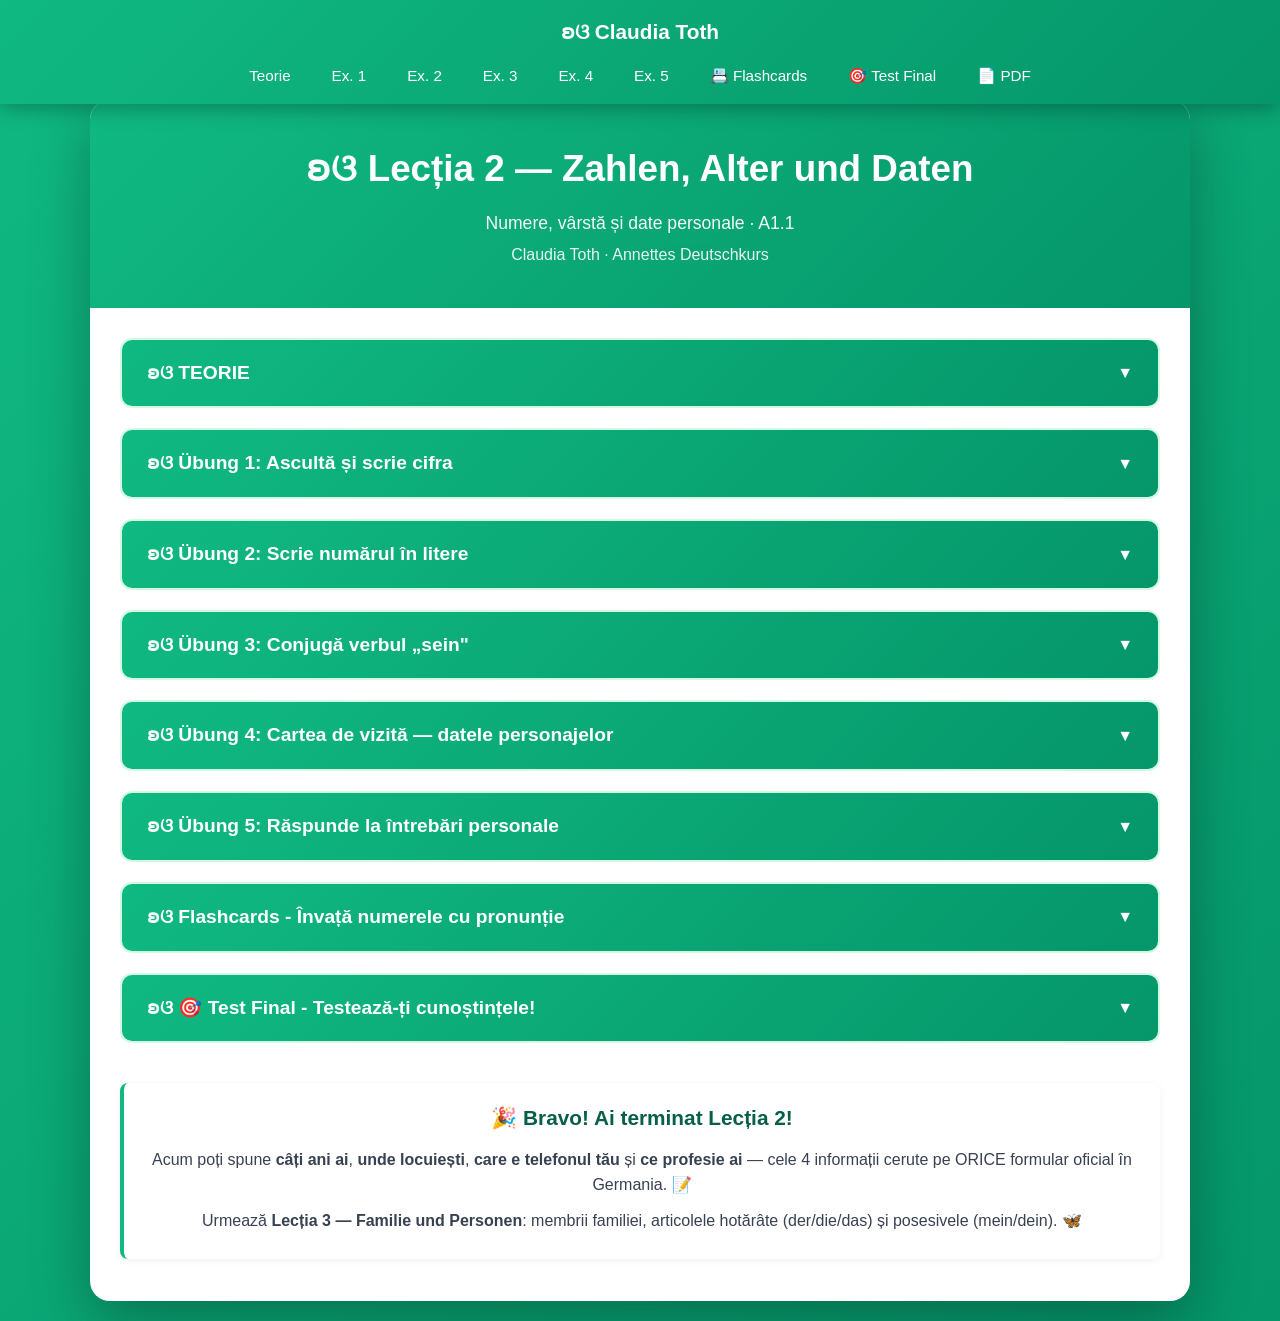
==== index.html @ c5d3c379 "A1.1 Lectia 2 — Zahlen, Alter und Daten Numere 0-100 cu regula inversarii + verbul sein conjugat com" ====
<!DOCTYPE html>
<html lang="ro">
<head>
    <meta charset="UTF-8">
    <meta name="robots" content="noindex, nofollow">
    <meta name="viewport" content="width=device-width, initial-scale=1.0">
    <title>Lecția 2 — Zahlen, Alter und Daten · A1.1 · Annettes Deutschkurs</title>
    <meta property="og:title" content="A1.1 Lecția 2 — Zahlen, Alter und Daten · Annettes Deutschkurs">
    <meta property="og:description" content="Numere 0-1000, vârstă, telefon, adresă, profesie + verbul sein · Claudia Toth">
    <meta property="og:type" content="website">
    <meta property="og:locale" content="ro_RO">
    <meta name="description" content="A1.1 Lecția 2: Numere, vârstă, date personale + verbul sein · Claudia Toth">
    <link rel="stylesheet" href="styles.css">
</head>
<body>
    <nav class="navbar">
        <a href="#top" class="navbar-logo">ʚଓ Claudia Toth</a>
        <ul class="navbar-menu">
            <li><a href="#teorie" onclick="openSection(0)">Teorie</a></li>
            <li><a href="#ex1" onclick="openSection(1)">Ex. 1</a></li>
            <li><a href="#ex2" onclick="openSection(2)">Ex. 2</a></li>
            <li><a href="#ex3" onclick="openSection(3)">Ex. 3</a></li>
            <li><a href="#ex4" onclick="openSection(4)">Ex. 4</a></li>
            <li><a href="#ex5" onclick="openSection(5)">Ex. 5</a></li>
            <li><a href="#flashcards" onclick="openSection(6)">📇 Flashcards</a></li>
            <li><a href="#final-test" onclick="openSection(7)">🎯 Test Final</a></li>
            <li><a href="zahlen-daten.pdf" download>📄 PDF</a></li>
        </ul>
    </nav>

    <div class="container" id="top">
        <div class="header">
            <h1>ʚଓ Lecția 2 — Zahlen, Alter und Daten</h1>
            <p class="subtitle">Numere, vârstă și date personale · A1.1</p>
            <p>Claudia Toth · Annettes Deutschkurs</p>
        </div>

        <div class="content">
            <div class="section" id="teorie">
                <div class="section-header" onclick="toggleMainSection(0)">
                    <h3>ʚଓ TEORIE</h3>
                    <span class="arrow">▼</span>
                </div>
                <div class="section-content" id="main-section-0">
                    <div id="theory-container"></div>
                </div>
            </div>

            <div class="section" id="ex1">
                <div class="section-header" onclick="toggleMainSection(1)">
                    <h3>ʚଓ Übung 1: Ascultă și scrie cifra</h3>
                    <span class="arrow">▼</span>
                </div>
                <div class="section-content" id="main-section-1">
                    <div id="ex1-container"></div>
                    <div class="btn-container">
                        <button class="btn btn-check" onclick="checkExercise(1)">✓ Verifica</button>
                        <button class="btn btn-reset" onclick="resetExercise(1)">↻ Reseteaza</button>
                    </div>
                    <div class="score" id="score-1"></div>
                </div>
            </div>

            <div class="section" id="ex2">
                <div class="section-header" onclick="toggleMainSection(2)">
                    <h3>ʚଓ Übung 2: Scrie numărul în litere</h3>
                    <span class="arrow">▼</span>
                </div>
                <div class="section-content" id="main-section-2">
                    <div id="ex2-container"></div>
                    <div class="btn-container">
                        <button class="btn btn-check" onclick="checkExercise(2)">✓ Verifica</button>
                        <button class="btn btn-reset" onclick="resetExercise(2)">↻ Reseteaza</button>
                    </div>
                    <div class="score" id="score-2"></div>
                </div>
            </div>

            <div class="section" id="ex3">
                <div class="section-header" onclick="toggleMainSection(3)">
                    <h3>ʚଓ Übung 3: Conjugă verbul „sein"</h3>
                    <span class="arrow">▼</span>
                </div>
                <div class="section-content" id="main-section-3">
                    <div id="ex3-container"></div>
                    <div class="btn-container">
                        <button class="btn btn-check" onclick="checkExercise(3)">✓ Verifica</button>
                        <button class="btn btn-reset" onclick="resetExercise(3)">↻ Reseteaza</button>
                    </div>
                    <div class="score" id="score-3"></div>
                </div>
            </div>

            <div class="section" id="ex4">
                <div class="section-header" onclick="toggleMainSection(4)">
                    <h3>ʚଓ Übung 4: Cartea de vizită — datele personajelor</h3>
                    <span class="arrow">▼</span>
                </div>
                <div class="section-content" id="main-section-4">
                    <div id="ex4-container"></div>
                    <div class="btn-container">
                        <button class="btn btn-check" onclick="checkExercise(4)">✓ Verifica</button>
                        <button class="btn btn-reset" onclick="resetExercise(4)">↻ Reseteaza</button>
                    </div>
                    <div class="score" id="score-4"></div>
                </div>
            </div>

            <div class="section" id="ex5">
                <div class="section-header" onclick="toggleMainSection(5)">
                    <h3>ʚଓ Übung 5: Răspunde la întrebări personale</h3>
                    <span class="arrow">▼</span>
                </div>
                <div class="section-content" id="main-section-5">
                    <div id="ex5-container"></div>
                    <div class="btn-container">
                        <button class="btn btn-check" onclick="checkExercise(5)">✓ Verifica</button>
                        <button class="btn btn-reset" onclick="resetExercise(5)">↻ Reseteaza</button>
                    </div>
                    <div class="score" id="score-5"></div>
                </div>
            </div>

            <div class="section" id="flashcards">
                <div class="section-header" onclick="toggleMainSection(6)">
                    <h3>ʚଓ Flashcards - Învață numerele cu pronunție</h3>
                    <span class="arrow">▼</span>
                </div>
                <div class="section-content" id="main-section-6">
                    <div id="flashcards-container"></div>
                </div>
            </div>

            <div class="section" id="final-test">
                <div class="section-header" onclick="toggleMainSection(7)">
                    <h3>ʚଓ 🎯 Test Final - Testează-ți cunoștințele!</h3>
                    <span class="arrow">▼</span>
                </div>
                <div class="section-content" id="main-section-7">
                    <div id="final-test-container"></div>
                </div>
            </div>

            <div class="theory-box" style="text-align: center; margin-top: 40px;">
                <p style="font-size: 1.3rem; font-weight: bold; color: #065f46;">🎉 Bravo! Ai terminat Lecția 2!</p>
                <p style="margin-top: 12px;">Acum poți spune <strong>câți ani ai</strong>, <strong>unde locuiești</strong>, <strong>care e telefonul tău</strong> și <strong>ce profesie ai</strong> — cele 4 informații cerute pe ORICE formular oficial în Germania. 📝</p>
                <p style="margin-top: 10px;">Urmează <strong>Lecția 3 — Familie und Personen</strong>: membrii familiei, articolele hotărâte (der/die/das) și posesivele (mein/dein). 🦋</p>
            </div>
        </div>
    </div>

    <script src="theory.js"></script>
    <script src="exercises.js"></script>
    <script src="flashcards.js"></script>
    <script src="final-test.js"></script>
    <script src="main.js"></script>
</body>
</html>
---- styles.css ----
/* ============================================
   CLAUDIA TOTH - NOMEN-VERB-VERBINDUNGEN
   Design verde profesional · Mobile responsive
   ============================================ */

* {
    margin: 0;
    padding: 0;
    box-sizing: border-box;
}

body {
    font-family: 'Segoe UI', Tahoma, Geneva, Verdana, sans-serif;
    background: linear-gradient(135deg, #10b981 0%, #059669 100%);
    line-height: 1.6;
    padding: 0;
    padding-top: 80px;
    min-height: 100vh;
    color: #374151;
}

/* ============================================
   NAVIGATION BAR
   ============================================ */
.navbar {
    position: fixed;
    top: 0;
    left: 0;
    right: 0;
    background: linear-gradient(135deg, #10b981 0%, #059669 100%);
    padding: 15px 30px;
    box-shadow: 0 4px 20px rgba(0,0,0,0.3);
    z-index: 1000;
    display: flex;
    flex-direction: column;
    gap: 15px;
    align-items: center;
    justify-content: center;
}

.navbar-logo {
    color: white;
    font-size: 1.3rem;
    font-weight: bold;
    text-decoration: none;
}

.navbar-menu {
    display: flex;
    gap: 5px;
    list-style: none;
    align-items: center;
    flex-wrap: wrap;
    justify-content: center;
}

.navbar-menu a {
    color: white;
    text-decoration: none;
    padding: 10px 18px;
    border-radius: 8px;
    transition: all 0.3s;
    font-size: 0.95rem;
    font-weight: 500;
}

.navbar-menu a:hover {
    background: rgba(255,255,255,0.2);
    transform: translateY(-2px);
}

/* ============================================
   CONTAINER PRINCIPAL
   ============================================ */
.container {
    max-width: 1100px;
    margin: 20px auto;
    background: white;
    border-radius: 20px;
    box-shadow: 0 20px 60px rgba(0,0,0,0.3);
    overflow: hidden;
}

.header {
    background: linear-gradient(135deg, #10b981 0%, #059669 100%);
    color: white;
    padding: 40px 30px;
    text-align: center;
}

.header h1 {
    font-size: 2.3rem;
    margin-bottom: 10px;
}

.header .subtitle {
    font-size: 1.1rem;
    opacity: 0.95;
    margin-bottom: 5px;
}

.header p {
    font-size: 1rem;
    opacity: 0.9;
}

.content {
    padding: 30px;
}

/* ============================================
   SECȚIUNI (Teorie + Exerciții)
   ============================================ */
.section {
    margin-bottom: 20px;
    scroll-margin-top: 100px;
    border-radius: 12px;
    overflow: hidden;
    border: 2px solid #d1fae5;
}

.section-header {
    background: linear-gradient(135deg, #10b981 0%, #059669 100%);
    color: white;
    padding: 18px 25px;
    cursor: pointer;
    display: flex;
    justify-content: space-between;
    align-items: center;
    transition: all 0.3s;
}

.section-header:hover {
    background: linear-gradient(135deg, #059669 0%, #047857 100%);
}

.section-header h3 {
    font-size: 1.2rem;
}

.arrow {
    transition: transform 0.3s;
    font-size: 1rem;
}

.arrow.rotated {
    transform: rotate(180deg);
}

.section-content {
    display: none;
    padding: 25px;
    background: #f0fdf4;
}

.section-content.active {
    display: block;
    animation: fadeIn 0.4s ease-in-out;
}

@keyframes fadeIn {
    from { opacity: 0; transform: translateY(-5px); }
    to { opacity: 1; transform: translateY(0); }
}

/* ============================================
   SUB-SECȚIUNI (în Teorie)
   ============================================ */
.sub-section {
    margin-bottom: 12px;
    border-radius: 10px;
    overflow: hidden;
    border: 1px solid #a7f3d0;
    background: white;
}

.sub-section-header {
    background: #d1fae5;
    color: #065f46;
    padding: 12px 18px;
    cursor: pointer;
    display: flex;
    justify-content: space-between;
    align-items: center;
    font-weight: 600;
    transition: background 0.3s;
    gap: 10px;
}

.sub-section-header > span:first-child {
    flex: 1;
}

.sub-section-header:hover {
    background: #a7f3d0;
}

/* ============================================
   AUDIO PLAYER (Play / Stop la fiecare subtitlu)
   ============================================ */
.audio-player {
    display: flex;
    align-items: center;
}

.audio-btn {
    background: #10b981;
    color: white;
    border: none;
    width: 36px;
    height: 36px;
    border-radius: 50%;
    cursor: pointer;
    font-size: 0.9rem;
    transition: all 0.3s;
    display: flex;
    align-items: center;
    justify-content: center;
    padding: 0;
    box-shadow: 0 2px 6px rgba(16, 185, 129, 0.3);
}

.audio-btn:hover {
    background: #059669;
    transform: scale(1.1);
    box-shadow: 0 4px 10px rgba(16, 185, 129, 0.5);
}

.audio-btn:active {
    transform: scale(0.95);
}

.lesson-audio {
    display: flex;
    align-items: center;
    gap: 12px;
    margin-bottom: 18px;
    padding: 10px 14px;
    background: #f0fdf4;
    border-left: 4px solid #10b981;
    border-radius: 6px;
}

.lesson-audio-label {
    color: #065f46;
    font-weight: 600;
    font-size: 0.95rem;
}

.sub-arrow {
    transition: transform 0.3s;
}

.sub-arrow.rotated {
    transform: rotate(180deg);
}

.sub-section-content {
    display: none;
    padding: 18px;
    background: white;
}

.sub-section-content.active {
    display: block;
}

/* ============================================
   THEORY BOX
   ============================================ */
.theory-box {
    background: white;
    border-left: 4px solid #10b981;
    padding: 18px 22px;
    margin: 12px 0;
    border-radius: 8px;
    box-shadow: 0 2px 8px rgba(0,0,0,0.05);
}

.theory-box h4 {
    color: #065f46;
    margin-bottom: 10px;
    font-size: 1.1rem;
}

.theory-box p {
    margin-bottom: 8px;
}

.theory-box ul {
    margin-left: 20px;
    margin-top: 8px;
}

.theory-box li {
    margin-bottom: 6px;
}

/* Exemple în context */
.example-box {
    background: #ecfdf5;
    border: 1px dashed #10b981;
    padding: 12px 16px;
    border-radius: 8px;
    margin: 10px 0;
    font-style: italic;
}

.example-box .de {
    color: #065f46;
    font-weight: 600;
    font-style: normal;
}

.example-box .ro {
    color: #6b7280;
    font-size: 0.95rem;
    margin-top: 4px;
}

/* Tabele teorie */
.theory-table {
    width: 100%;
    border-collapse: collapse;
    margin: 12px 0;
    background: white;
    border-radius: 8px;
    overflow: hidden;
    box-shadow: 0 2px 6px rgba(0,0,0,0.05);
}

.theory-table th {
    background: #10b981;
    color: white;
    padding: 12px;
    text-align: left;
    font-weight: 600;
}

.theory-table td {
    padding: 10px 12px;
    border-bottom: 1px solid #d1fae5;
}

.theory-table tr:last-child td {
    border-bottom: none;
}

.theory-table tr:nth-child(even) {
    background: #f0fdf4;
}

.theory-table .verb {
    color: #059669;
    font-weight: bold;
}

.theory-table .nomen {
    color: #065f46;
    font-weight: 600;
}

.theory-table .ro-text {
    color: #6b7280;
    font-style: italic;
    font-size: 0.95rem;
}

/* ============================================
   EXERCIȚII
   ============================================ */
.exercise-instruction {
    background: #fffbeb;
    border-left: 4px solid #f59e0b;
    padding: 12px 18px;
    margin-bottom: 18px;
    border-radius: 8px;
    color: #78350f;
}

.exercise-item {
    background: white;
    padding: 15px 18px;
    margin-bottom: 12px;
    border-radius: 10px;
    display: flex;
    align-items: flex-start;
    gap: 12px;
    flex-wrap: wrap;
    box-shadow: 0 2px 6px rgba(0,0,0,0.05);
}

.exercise-number {
    background: #10b981;
    color: white;
    width: 30px;
    height: 30px;
    border-radius: 50%;
    display: flex;
    align-items: center;
    justify-content: center;
    font-weight: bold;
    flex-shrink: 0;
    font-size: 0.9rem;
}

.input-group {
    flex: 1;
    min-width: 200px;
    display: flex;
    flex-direction: column;
    gap: 6px;
}

.input-group label {
    color: #374151;
    font-size: 1rem;
    line-height: 1.5;
}

.input-group .nomen-highlight {
    color: #065f46;
    font-weight: bold;
    background: #d1fae5;
    padding: 2px 8px;
    border-radius: 5px;
}

.input-group input[type="text"],
.input-group select {
    padding: 10px 14px;
    border: 2px solid #d1fae5;
    border-radius: 8px;
    font-size: 1rem;
    font-family: inherit;
    transition: all 0.3s;
    background: white;
}

.input-group input[type="text"]:focus,
.input-group select:focus {
    outline: none;
    border-color: #10b981;
    box-shadow: 0 0 0 3px rgba(16, 185, 129, 0.15);
}

/* Multiple choice */
.mc-options {
    display: flex;
    flex-direction: column;
    gap: 8px;
    margin-top: 8px;
}

.mc-option {
    display: flex;
    align-items: center;
    gap: 10px;
    padding: 8px 12px;
    border-radius: 8px;
    transition: background 0.2s;
    cursor: pointer;
}

.mc-option:hover {
    background: #f0fdf4;
}

.mc-option input[type="radio"] {
    cursor: pointer;
    width: 18px;
    height: 18px;
    accent-color: #10b981;
}

.mc-option label {
    cursor: pointer;
    flex: 1;
}

/* Feedback */
.feedback {
    width: 100%;
    margin-top: 8px;
    padding: 0;
    font-size: 0.95rem;
    border-radius: 6px;
    transition: all 0.3s;
}

.feedback.correct {
    background: #d1fae5;
    color: #065f46;
    padding: 10px 14px;
    border-left: 3px solid #10b981;
}

.feedback.incorrect {
    background: #fee2e2;
    color: #991b1b;
    padding: 10px 14px;
    border-left: 3px solid #ef4444;
}

.feedback.correct::before {
    content: "✓ Richtig! ";
    font-weight: bold;
}

.feedback.incorrect::before {
    content: "✗ Falsch. ";
    font-weight: bold;
}

/* ============================================
   BUTOANE
   ============================================ */
.btn-container {
    display: flex;
    gap: 15px;
    justify-content: center;
    margin: 30px 0;
    flex-wrap: wrap;
}

.btn {
    padding: 14px 32px;
    border: none;
    border-radius: 10px;
    font-size: 1rem;
    font-weight: 600;
    cursor: pointer;
    transition: all 0.3s;
    font-family: inherit;
}

.btn-check {
    background: linear-gradient(135deg, #10b981 0%, #059669 100%);
    color: white;
}

.btn-check:hover {
    transform: translateY(-2px);
    box-shadow: 0 8px 20px rgba(16, 185, 129, 0.4);
}

.btn-reset {
    background: #6b7280;
    color: white;
}

.btn-reset:hover {
    background: #4b5563;
    transform: translateY(-2px);
    box-shadow: 0 8px 20px rgba(107, 114, 128, 0.4);
}

/* ============================================
   SCOR
   ============================================ */
.score {
    display: none;
    background: linear-gradient(135deg, #10b981 0%, #059669 100%);
    color: white;
    padding: 25px;
    border-radius: 12px;
    text-align: center;
    margin: 20px 0;
    scroll-margin-top: 100px;
}

.score.show {
    display: block;
    animation: fadeIn 0.5s;
}

.score-value {
    font-size: 2rem;
    font-weight: bold;
    margin-bottom: 10px;
}

.score-message {
    font-size: 1.1rem;
}

/* ============================================
   FLASHCARDS
   ============================================ */
.flashcard-counter {
    text-align: center;
    margin-bottom: 15px;
    color: #065f46;
    font-weight: 600;
}

.flashcard {
    background: white;
    border-radius: 16px;
    padding: 50px 30px;
    min-height: 220px;
    display: flex;
    align-items: center;
    justify-content: center;
    text-align: center;
    cursor: pointer;
    box-shadow: 0 4px 15px rgba(0,0,0,0.1);
    transition: transform 0.3s;
    position: relative;
    border: 3px solid #10b981;
}

.flashcard:hover {
    transform: scale(1.02);
}

.flashcard-content {
    width: 100%;
}

.flashcard .de {
    font-size: 1.8rem;
    color: #065f46;
    font-weight: bold;
    margin-bottom: 10px;
}

.flashcard .ro {
    font-size: 1.2rem;
    color: #6b7280;
    font-style: italic;
    display: none;
}

.flashcard.flipped .ro {
    display: block;
    animation: fadeIn 0.3s;
}

.flashcard-hint {
    position: absolute;
    bottom: 12px;
    left: 0;
    right: 0;
    color: #9ca3af;
    font-size: 0.85rem;
}

.flashcard-audio-btn {
    position: absolute;
    top: 15px;
    right: 15px;
    background: #10b981;
    color: white;
    border: none;
    width: 40px;
    height: 40px;
    border-radius: 50%;
    font-size: 1.2rem;
    cursor: pointer;
    transition: all 0.3s;
    display: flex;
    align-items: center;
    justify-content: center;
}

.flashcard-audio-btn:hover {
    background: #059669;
    transform: scale(1.1);
}

.flashcard-controls {
    display: flex;
    justify-content: space-between;
    gap: 15px;
    margin-top: 20px;
}

.flashcard-btn {
    flex: 1;
    background: linear-gradient(135deg, #10b981 0%, #059669 100%);
    color: white;
    padding: 12px;
    border: none;
    border-radius: 8px;
    cursor: pointer;
    font-size: 1rem;
    font-weight: 600;
    transition: all 0.3s;
    font-family: inherit;
}

.flashcard-btn:hover {
    transform: translateY(-2px);
    box-shadow: 0 4px 12px rgba(16, 185, 129, 0.4);
}

.flashcard-btn:disabled {
    background: #d1d5db;
    cursor: not-allowed;
    transform: none;
    box-shadow: none;
}

/* ============================================
   MOBILE RESPONSIVE
   ============================================ */
@media (max-width: 768px) {
    body {
        padding: 0;
        padding-top: 140px;
    }

    .navbar {
        padding: 15px;
    }

    .navbar-menu a {
        padding: 8px 12px;
        font-size: 0.85rem;
    }

    .container {
        margin: 10px;
        border-radius: 12px;
    }

    .header h1 {
        font-size: 1.6rem;
    }

    .header .subtitle {
        font-size: 0.95rem;
    }

    .content {
        padding: 15px;
    }

    .section-header h3 {
        font-size: 1rem;
    }

    .exercise-item {
        padding: 12px;
    }

    .input-group {
        min-width: 100%;
    }

    .btn {
        padding: 12px 24px;
        font-size: 0.95rem;
    }

    .flashcard {
        padding: 35px 20px;
        min-height: 180px;
    }

    .flashcard .de {
        font-size: 1.4rem;
    }

    .flashcard .ro {
        font-size: 1rem;
    }

    .theory-table {
        font-size: 0.9rem;
    }

    .theory-table th,
    .theory-table td {
        padding: 8px;
    }
}

/* ============================================
   TRADUCERI ROMÂNĂ sub fiecare propoziție germană
   Permanent vizibile sub tabelele de teorie
   ============================================ */
.ro-translation {
    display: inline-block;
    color: #6b7280;
    font-style: italic;
    font-size: 0.88rem;
    font-weight: normal;
    line-height: 1.4;
    margin-top: 4px;
    padding-left: 8px;
    border-left: 2px solid #fcd34d;
}

/* ============================================
   TEST FINAL - Wizard Style
   ============================================ */

/* Intro section */
.test-intro {
    background: white;
    padding: 30px;
    border-radius: 12px;
    text-align: center;
    box-shadow: 0 2px 8px rgba(0,0,0,0.05);
}

.test-intro h3 {
    color: #065f46;
    font-size: 1.5rem;
    margin-bottom: 15px;
}

.test-intro p {
    color: #374151;
    margin-bottom: 15px;
}

.test-info-list {
    list-style: none;
    padding: 0;
    margin: 20px auto;
    max-width: 500px;
    text-align: left;
}

.test-info-list li {
    padding: 8px 0;
    color: #374151;
}

.btn-large {
    padding: 16px 40px !important;
    font-size: 1.1rem !important;
    margin-top: 15px;
}

/* Wizard - container principal */
.test-wizard {
    background: white;
    padding: 30px;
    border-radius: 12px;
    box-shadow: 0 2px 8px rgba(0,0,0,0.05);
}

/* Progress bar */
.test-progress {
    margin-bottom: 25px;
}

.test-progress-info {
    display: flex;
    justify-content: space-between;
    margin-bottom: 10px;
    font-weight: 600;
    color: #065f46;
    flex-wrap: wrap;
    gap: 10px;
}

.test-progress-bar {
    height: 12px;
    background: #d1fae5;
    border-radius: 6px;
    overflow: hidden;
}

.test-progress-fill {
    height: 100%;
    background: linear-gradient(90deg, #10b981 0%, #059669 100%);
    transition: width 0.4s ease;
    border-radius: 6px;
    box-shadow: 0 0 8px rgba(16, 185, 129, 0.4);
}

/* Întrebarea curentă */
.test-question {
    background: #f0fdf4;
    padding: 25px;
    border-radius: 10px;
    margin-bottom: 20px;
    border: 2px solid #d1fae5;
}

.test-question-label {
    color: #065f46;
    font-weight: 600;
    font-size: 1.05rem;
    margin-bottom: 15px;
}

.test-question-content {
    font-size: 1.15rem;
    color: #374151;
    line-height: 1.8;
    margin-bottom: 12px;
}

.test-blank {
    background: #fef3c7;
    padding: 4px 16px;
    border-radius: 6px;
    border: 2px dashed #f59e0b;
    color: #78350f;
    font-weight: bold;
    margin-right: 8px;
}

.test-translation {
    display: block;
    color: #6b7280;
    font-style: italic;
    margin: 10px 0;
    font-size: 0.95rem;
}

.test-ro-text {
    background: #fff7ed;
    padding: 15px;
    border-radius: 8px;
    border-left: 4px solid #f59e0b;
    color: #78350f;
    font-weight: 500;
}

.test-input {
    width: 100%;
    padding: 12px 16px;
    border: 2px solid #d1fae5;
    border-radius: 8px;
    font-size: 1.05rem;
    font-family: inherit;
    transition: all 0.3s;
    background: white;
    margin-top: 10px;
}

.test-input:focus {
    outline: none;
    border-color: #10b981;
    box-shadow: 0 0 0 3px rgba(16, 185, 129, 0.15);
}

.test-mc {
    margin-top: 15px;
}

.test-mc .mc-option {
    background: white;
    padding: 12px 16px;
    border-radius: 8px;
    margin-bottom: 8px;
    border: 2px solid #d1fae5;
    transition: all 0.2s;
}

.test-mc .mc-option:hover {
    border-color: #10b981;
    background: #f0fdf4;
}

/* Controale wizard */
.test-controls {
    display: flex;
    gap: 12px;
    justify-content: space-between;
    margin-top: 25px;
    flex-wrap: wrap;
}

.btn-secondary {
    background: #6b7280;
    color: white;
}

.btn-secondary:hover {
    background: #4b5563;
    transform: translateY(-2px);
    box-shadow: 0 4px 12px rgba(107, 114, 128, 0.4);
}

.btn:disabled {
    opacity: 0.5;
    cursor: not-allowed;
    transform: none !important;
    box-shadow: none !important;
}

/* Buton ÎNAPOI LA TEORIE */
.btn-back {
    background: linear-gradient(135deg, #6366f1 0%, #4f46e5 100%);
    color: white;
}

.btn-back:hover {
    transform: translateY(-2px);
    box-shadow: 0 8px 20px rgba(99, 102, 241, 0.4);
}

.test-back-top {
    margin-bottom: 20px;
}

/* REZULTATE */
.test-results {
    background: white;
    padding: 30px;
    border-radius: 12px;
    box-shadow: 0 2px 8px rgba(0,0,0,0.05);
}

.test-result-card {
    text-align: center;
    padding: 30px;
    border-radius: 16px;
    margin-bottom: 25px;
}

.test-result-card.passed {
    background: linear-gradient(135deg, #10b981 0%, #059669 100%);
    color: white;
}

.test-result-card.failed {
    background: linear-gradient(135deg, #ef4444 0%, #dc2626 100%);
    color: white;
}

.test-result-emoji {
    font-size: 4rem;
    margin-bottom: 10px;
}

.test-result-badge {
    font-size: 1.3rem;
    font-weight: bold;
    letter-spacing: 2px;
    margin-bottom: 15px;
    opacity: 0.95;
}

.test-result-score {
    font-size: 3rem;
    font-weight: bold;
    margin-bottom: 5px;
}

.test-result-percentage {
    font-size: 2.5rem;
    font-weight: bold;
    margin-bottom: 20px;
    opacity: 0.9;
}

.test-result-message {
    font-size: 1rem;
    line-height: 1.6;
    max-width: 550px;
    margin: 0 auto;
    padding: 0 15px;
}

.pass-mark, .fail-mark {
    margin-top: 20px;
    padding: 12px;
    background: rgba(255,255,255,0.2);
    border-radius: 8px;
    font-weight: 600;
    font-size: 0.95rem;
}

/* Stats categorii */
.test-stats {
    background: #f0fdf4;
    padding: 20px;
    border-radius: 10px;
    margin-bottom: 20px;
    border-left: 4px solid #10b981;
}

.test-stats h4 {
    color: #065f46;
    margin-bottom: 12px;
}

.test-stats ul {
    list-style: none;
    padding: 0;
}

.test-stats li {
    padding: 8px 0;
    border-bottom: 1px solid #d1fae5;
    color: #374151;
}

.test-stats li:last-child {
    border-bottom: none;
}

/* Greșeli */
.test-mistakes {
    background: #fef2f2;
    padding: 20px;
    border-radius: 10px;
    margin-bottom: 20px;
    border-left: 4px solid #ef4444;
}

.test-mistakes h4 {
    color: #991b1b;
    margin-bottom: 15px;
}

.mistake-item {
    background: white;
    padding: 12px 15px;
    border-radius: 8px;
    margin-bottom: 10px;
    line-height: 1.6;
}

/* Acțiuni finale */
.test-final-actions {
    display: flex;
    gap: 15px;
    justify-content: center;
    flex-wrap: wrap;
    margin-top: 25px;
}

/* Mobile responsive pentru test */
@media (max-width: 768px) {
    .test-intro,
    .test-wizard,
    .test-results {
        padding: 20px 15px;
    }
    
    .test-question {
        padding: 18px 15px;
    }
    
    .test-question-content {
        font-size: 1rem;
    }
    
    .test-result-emoji {
        font-size: 3rem;
    }
    
    .test-result-score {
        font-size: 2.2rem;
    }
    
    .test-result-percentage {
        font-size: 1.8rem;
    }
    
    .test-controls {
        flex-direction: column;
    }
    
    .test-controls .btn {
        width: 100%;
    }
}

/* ============================================
   A1.1 — Stiluri pentru personaje și dialoguri
   ============================================ */

/* Cast banner (toate 6 personajele la început de lecție) */
.cast-banner {
    background: linear-gradient(135deg, #ecfdf5 0%, #d1fae5 100%);
    border: 2px solid #10B981;
    border-radius: 12px;
    padding: 16px;
    margin: 20px 0;
    text-align: center;
}
.cast-banner h4 {
    color: #065f46;
    margin: 0 0 12px;
    font-size: 1.1rem;
}
.cast-grid {
    display: grid;
    grid-template-columns: repeat(6, 1fr);
    gap: 8px;
    max-width: 720px;
    margin: 0 auto;
}
.cast-card {
    background: #fff;
    border-radius: 8px;
    padding: 8px 4px;
    text-align: center;
    box-shadow: 0 1px 3px rgba(0,0,0,0.06);
}
.cast-card img {
    width: 60px;
    height: 80px;
    object-fit: contain;
    display: block;
    margin: 0 auto 4px;
}
.cast-card .name {
    font-size: 0.7rem;
    font-weight: 700;
    color: #065f46;
    line-height: 1.2;
}
.cast-card .detail {
    font-size: 0.65rem;
    color: #6b7280;
    line-height: 1.2;
    margin-top: 2px;
}

/* Dialog box (mini-conversații Annette + Andreea) */
.dialog-box {
    background: #fff;
    border: 2px solid #10B981;
    border-radius: 12px;
    padding: 16px 18px;
    margin: 14px 0;
    box-shadow: 0 2px 6px rgba(16,185,129,0.08);
}
.dialog-line {
    display: flex;
    gap: 12px;
    margin: 10px 0;
    align-items: flex-start;
}
.dialog-avatar {
    flex-shrink: 0;
    width: 50px;
    height: 65px;
    object-fit: contain;
}
.dialog-bubble {
    flex: 1;
    background: #ecfdf5;
    border-radius: 12px;
    padding: 8px 14px;
    position: relative;
}
.dialog-bubble.right {
    background: #d1fae5;
}
.dialog-speaker {
    font-weight: 700;
    color: #065f46;
    font-size: 0.85rem;
    margin-bottom: 2px;
}
.dialog-text {
    font-size: 0.95rem;
    color: #1f2937;
    line-height: 1.5;
}
.dialog-text .translation {
    display: block;
    color: #6b7280;
    font-style: italic;
    font-size: 0.82rem;
    margin-top: 3px;
}

/* Note from Andreea (co-narator) */
.andreea-note {
    background: #fffbeb;
    border-left: 4px solid #f59e0b;
    border-radius: 0 8px 8px 0;
    padding: 12px 16px;
    margin: 14px 0;
    display: flex;
    gap: 12px;
    align-items: flex-start;
}
.andreea-note-avatar {
    width: 44px;
    height: 56px;
    object-fit: contain;
    flex-shrink: 0;
}
.andreea-note-content {
    flex: 1;
}
.andreea-note-content .speaker {
    font-weight: 700;
    color: #92400e;
    font-size: 0.85rem;
    margin-bottom: 4px;
}
.andreea-note-content .speaker::before {
    content: "💚 ";
}
.andreea-note-content .text {
    color: #78350f;
    font-size: 0.92rem;
    font-style: italic;
    line-height: 1.55;
}

/* Personaj-card mic în exerciții (Wer ist das?) */
.persona-mini {
    display: inline-flex;
    flex-direction: column;
    align-items: center;
    gap: 4px;
    padding: 6px 10px;
    background: #ecfdf5;
    border: 1px solid #10B981;
    border-radius: 8px;
    cursor: pointer;
    transition: all 0.2s;
}
.persona-mini:hover {
    background: #d1fae5;
    transform: translateY(-2px);
}
.persona-mini img { width: 40px; height: 50px; object-fit: contain; }
.persona-mini .name { font-size: 0.75rem; font-weight: 700; color: #065f46; }

@media (max-width: 720px) {
    .cast-grid {
        grid-template-columns: repeat(3, 1fr);
    }
    .dialog-avatar { width: 40px; height: 52px; }
    .andreea-note-avatar { width: 36px; height: 46px; }
}
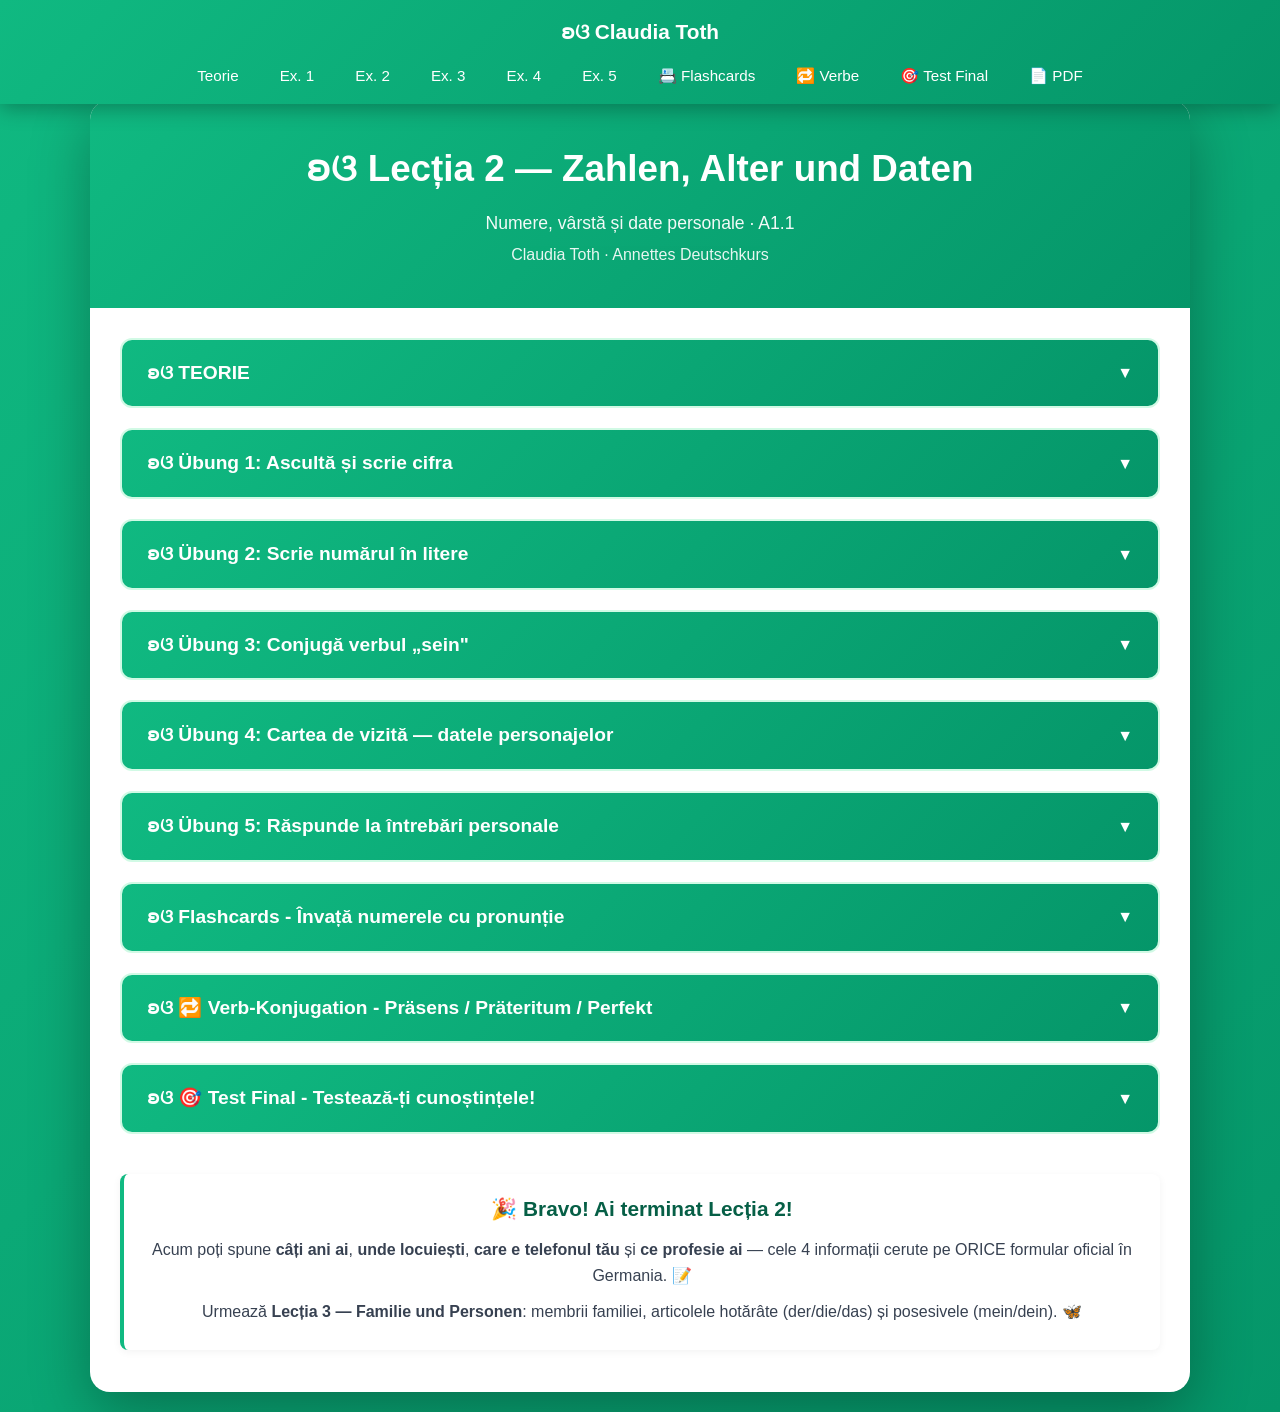
==== commit 5963cd4c: "Verb-Konjugation: sein + haben (auxiliare neregulate) — L2 Zahlen-Daten" ====
--- a/index.html
+++ b/index.html
@@ -23,7 +23,8 @@
             <li><a href="#ex4" onclick="openSection(4)">Ex. 4</a></li>
             <li><a href="#ex5" onclick="openSection(5)">Ex. 5</a></li>
             <li><a href="#flashcards" onclick="openSection(6)">📇 Flashcards</a></li>
-            <li><a href="#final-test" onclick="openSection(7)">🎯 Test Final</a></li>
+            <li><a href="#verbe" onclick="openSection(7)">🔁 Verbe</a></li>
+            <li><a href="#final-test" onclick="openSection(8)">🎯 Test Final</a></li>
             <li><a href="zahlen-daten.pdf" download>📄 PDF</a></li>
         </ul>
     </nav>
@@ -131,12 +132,22 @@
                 </div>
             </div>
 
+            <div class="section" id="verbe">
+                <div class="section-header" onclick="toggleMainSection(7)">
+                    <h3>ʚଓ 🔁 Verb-Konjugation - Präsens / Präteritum / Perfekt</h3>
+                    <span class="arrow">▼</span>
+                </div>
+                <div class="section-content" id="main-section-7">
+                    <div id="verbs-container"></div>
+                </div>
+            </div>
+
             <div class="section" id="final-test">
-                <div class="section-header" onclick="toggleMainSection(7)">
+                <div class="section-header" onclick="toggleMainSection(8)">
                     <h3>ʚଓ 🎯 Test Final - Testează-ți cunoștințele!</h3>
                     <span class="arrow">▼</span>
                 </div>
-                <div class="section-content" id="main-section-7">
+                <div class="section-content" id="main-section-8">
                     <div id="final-test-container"></div>
                 </div>
             </div>
@@ -152,6 +163,7 @@
     <script src="theory.js"></script>
     <script src="exercises.js"></script>
     <script src="flashcards.js"></script>
+    <script src="verbs.js"></script>
     <script src="final-test.js"></script>
     <script src="main.js"></script>
 </body>
--- a/styles.css
+++ b/styles.css
@@ -364,6 +364,51 @@
     color: #6b7280;
     font-style: italic;
     font-size: 0.95rem;
+}
+
+/* ============================================
+   GRAMMAR TABLE — spațiu generos pentru tabele conjugare/expresii
+   ============================================ */
+.grammar-table {
+    width: 100%;
+    border-collapse: separate;
+    border-spacing: 0;
+    margin: 14px 0;
+    background: white;
+    border-radius: 8px;
+    overflow: hidden;
+    box-shadow: 0 1px 3px rgba(16, 185, 129, 0.1);
+}
+
+.grammar-table th {
+    background: #10b981;
+    color: white;
+    padding: 12px 16px;
+    text-align: left;
+    font-weight: 600;
+    white-space: nowrap;
+    vertical-align: top;
+}
+
+.grammar-table td {
+    padding: 12px 16px;
+    border-bottom: 1px solid #d1fae5;
+    vertical-align: top;
+    line-height: 1.5;
+}
+
+.grammar-table tr:last-child td { border-bottom: none; }
+.grammar-table tr:nth-child(even) { background: #f0fdf4; }
+
+.grammar-table td:first-child {
+    white-space: nowrap;
+    padding-right: 22px;
+}
+
+@media (max-width: 600px) {
+    .grammar-table { font-size: 0.9rem; }
+    .grammar-table th, .grammar-table td { padding: 10px 12px; }
+    .grammar-table td:first-child { padding-right: 14px; }
 }
 
 /* ============================================
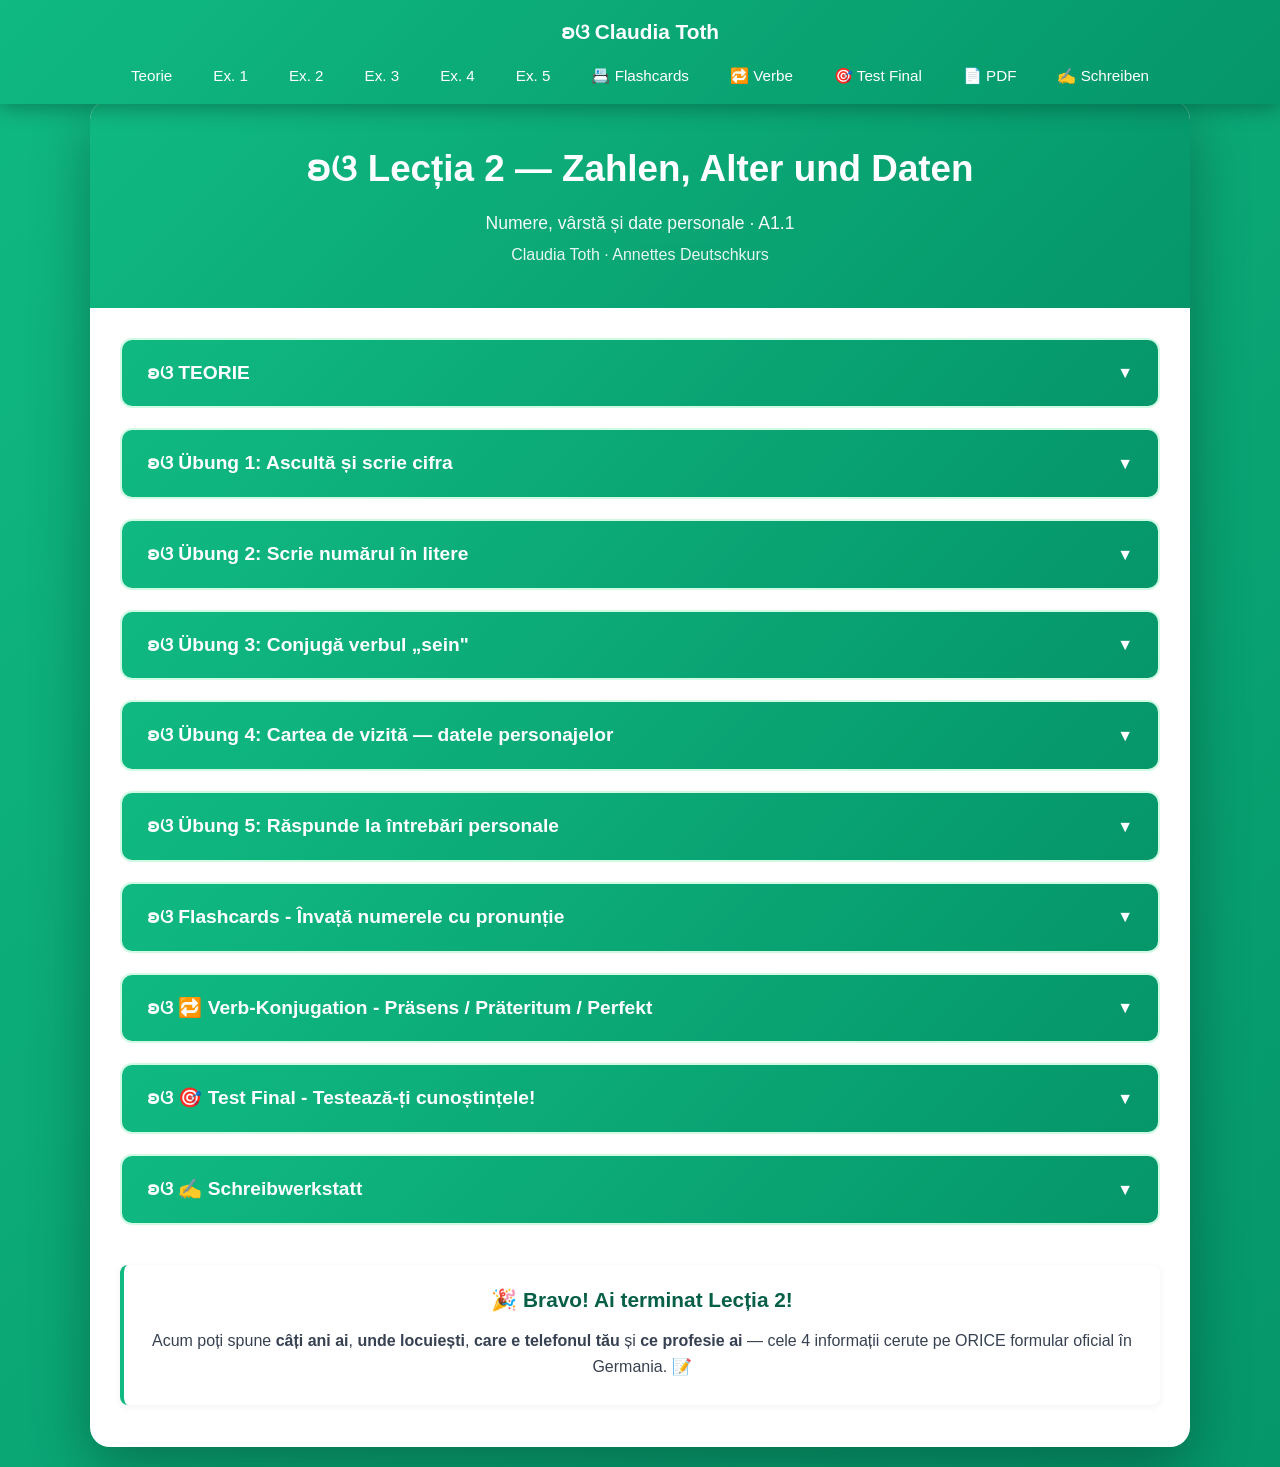
==== commit 94f241bf: "Adauga Schreibwerkstatt (Google Form submit) + scoate teaser cross-lesson Co-Authored-By: Claude Opu" ====
--- a/index.html
+++ b/index.html
@@ -26,6 +26,7 @@
             <li><a href="#verbe" onclick="openSection(7)">🔁 Verbe</a></li>
             <li><a href="#final-test" onclick="openSection(8)">🎯 Test Final</a></li>
             <li><a href="zahlen-daten.pdf" download>📄 PDF</a></li>
+            <li><a href="#schreibwerkstatt" onclick="openSection(9)">✍️ Schreiben</a></li>
         </ul>
     </nav>
 
@@ -152,10 +153,41 @@
                 </div>
             </div>
 
+            <div class="section" id="schreibwerkstatt">
+                <div class="section-header" onclick="toggleMainSection(9)">
+                    <h3>ʚଓ ✍️ Schreibwerkstatt</h3>
+                    <span class="arrow">▼</span>
+                </div>
+                <div class="section-content" id="main-section-9">
+                    <div class="theory-box" style="background:linear-gradient(135deg,#ecfdf5 0%,#d1fae5 100%); border-left:4px solid #10B981;">
+                        <h4 style="color:#065f46;">✍️ Tema ta de scriere</h4>
+                        <p>Scrie <strong>4–5 propoziții</strong> despre tine, cu numerele învățate: vârsta, orașul, numărul de telefon și profesia.</p>
+                    </div>
+                    <div class="theory-box" style="background:#f0fdf4;">
+                        <h4>💡 Întrebări care te ajută să începi</h4>
+                        <ul style="margin:6px 0 0 18px; line-height:1.8;">
+                            <li><strong>Wie alt bist du?</strong> (Câți ani ai?)</li>
+                            <li><strong>Wo wohnst du?</strong> (Unde locuiești?)</li>
+                            <li><strong>Wie ist deine Telefonnummer?</strong> (Care e numărul tău de telefon?)</li>
+                            <li><strong>Was bist du von Beruf?</strong> (Ce profesie ai?)</li>
+                        </ul>
+                    </div>
+                    <div class="theory-box" style="background:#fffbeb; border-left:4px solid #f59e0b;">
+                        <h4>📝 Un model, ca să-ți fie mai ușor</h4>
+                        <p style="color:#065f46;"><em>Ich heiße Andrei. Ich bin 32 Jahre alt. Ich wohne in Hamburg. Meine Telefonnummer ist 0721 33 44 55. Ich bin Kellner von Beruf.</em></p>
+                        <p style="color:#6b7280; font-style:italic;">(Mă numesc Andrei. Am 32 de ani. Locuiesc în Hamburg. Numărul meu de telefon este 0721 33 44 55. Sunt chelner de meserie.)</p>
+                    </div>
+                    <div style="text-align:center; margin-top:22px;">
+                        <p style="color:#047857; margin-bottom:14px; font-size:1rem;">Când ești gata, trimite-mi textul tău. Îl citesc personal și îți răspund pe email cu corectările. 🦋</p>
+                        <a href="https://forms.gle/uGfBfAHZFvBqDtt69" target="_blank" rel="noopener noreferrer" style="display:inline-block; background:#10B981; color:white; padding:14px 32px; border-radius:10px; text-decoration:none; font-weight:bold; font-size:1.05rem; box-shadow:0 2px 6px rgba(16,185,129,0.3);">✍️ Trimite textul Claudiei →</a>
+                        <p style="color:#6b7280; font-size:0.78rem; margin-top:12px; font-style:italic;">ʚଓ Nu uita să-ți treci adresa de email în formular</p>
+                    </div>
+                </div>
+            </div>
+
             <div class="theory-box" style="text-align: center; margin-top: 40px;">
                 <p style="font-size: 1.3rem; font-weight: bold; color: #065f46;">🎉 Bravo! Ai terminat Lecția 2!</p>
                 <p style="margin-top: 12px;">Acum poți spune <strong>câți ani ai</strong>, <strong>unde locuiești</strong>, <strong>care e telefonul tău</strong> și <strong>ce profesie ai</strong> — cele 4 informații cerute pe ORICE formular oficial în Germania. 📝</p>
-                <p style="margin-top: 10px;">Urmează <strong>Lecția 3 — Familie und Personen</strong>: membrii familiei, articolele hotărâte (der/die/das) și posesivele (mein/dein). 🦋</p>
             </div>
         </div>
     </div>
--- a/styles.css
+++ b/styles.css
@@ -812,12 +812,57 @@
         font-size: 1rem;
     }
 
-    .theory-table {
+    .theory-table,
+    .grammar-table {
         font-size: 0.9rem;
+        display: block;
+        overflow-x: auto;
+        white-space: nowrap;
+        -webkit-overflow-scrolling: touch;
+        max-width: 100%;
+        scrollbar-width: thin;
+        scrollbar-color: #f59e0b #fef3c7;
+        background-image: linear-gradient(to right, transparent calc(100% - 32px), rgba(245, 158, 11, 0.28) 100%);
+        background-attachment: local;
+        background-repeat: no-repeat;
+    }
+
+    .theory-table::-webkit-scrollbar,
+    .grammar-table::-webkit-scrollbar {
+        height: 6px;
+    }
+    .theory-table::-webkit-scrollbar-track,
+    .grammar-table::-webkit-scrollbar-track {
+        background: #fef3c7;
+        border-radius: 3px;
+    }
+    .theory-table::-webkit-scrollbar-thumb,
+    .grammar-table::-webkit-scrollbar-thumb {
+        background: #f59e0b;
+        border-radius: 3px;
+    }
+
+    .theory-table::before,
+    .grammar-table::before {
+        content: '👈 Glisează lateral pentru toate coloanele 👉';
+        display: block;
+        background: #fef3c7;
+        color: #92400e;
+        padding: 6px 10px;
+        font-size: 0.72rem;
+        text-align: center;
+        font-style: italic;
+        border-radius: 6px 6px 0 0;
+        white-space: nowrap;
+        border-bottom: 1px solid #f59e0b;
+        position: sticky;
+        left: 0;
     }
 
     .theory-table th,
-    .theory-table td {
+    .theory-table td,
+    .grammar-table th,
+    .grammar-table td {
         padding: 8px;
     }
 }
@@ -1377,3 +1422,22 @@
     .dialog-avatar { width: 40px; height: 52px; }
     .andreea-note-avatar { width: 36px; height: 46px; }
 }
+
+/* ===== REGULA 14 PATCH â€” touch scroll mobile (fix raportat 31 mai 2026) ===== */
+@media (max-width: 768px) {
+    .theory-table,
+    .grammar-table {
+        touch-action: pan-x !important;
+        -webkit-overflow-scrolling: touch !important;
+        overflow-x: auto !important;
+    }
+    /* Wrapper-ul (theory-box) nu trebuie sÄƒ blocheze scroll-ul */
+    .theory-box {
+        overflow: visible !important;
+    }
+    /* Verb cards la fel */
+    .verb-card {
+        overflow-x: auto !important;
+        -webkit-overflow-scrolling: touch !important;
+    }
+}
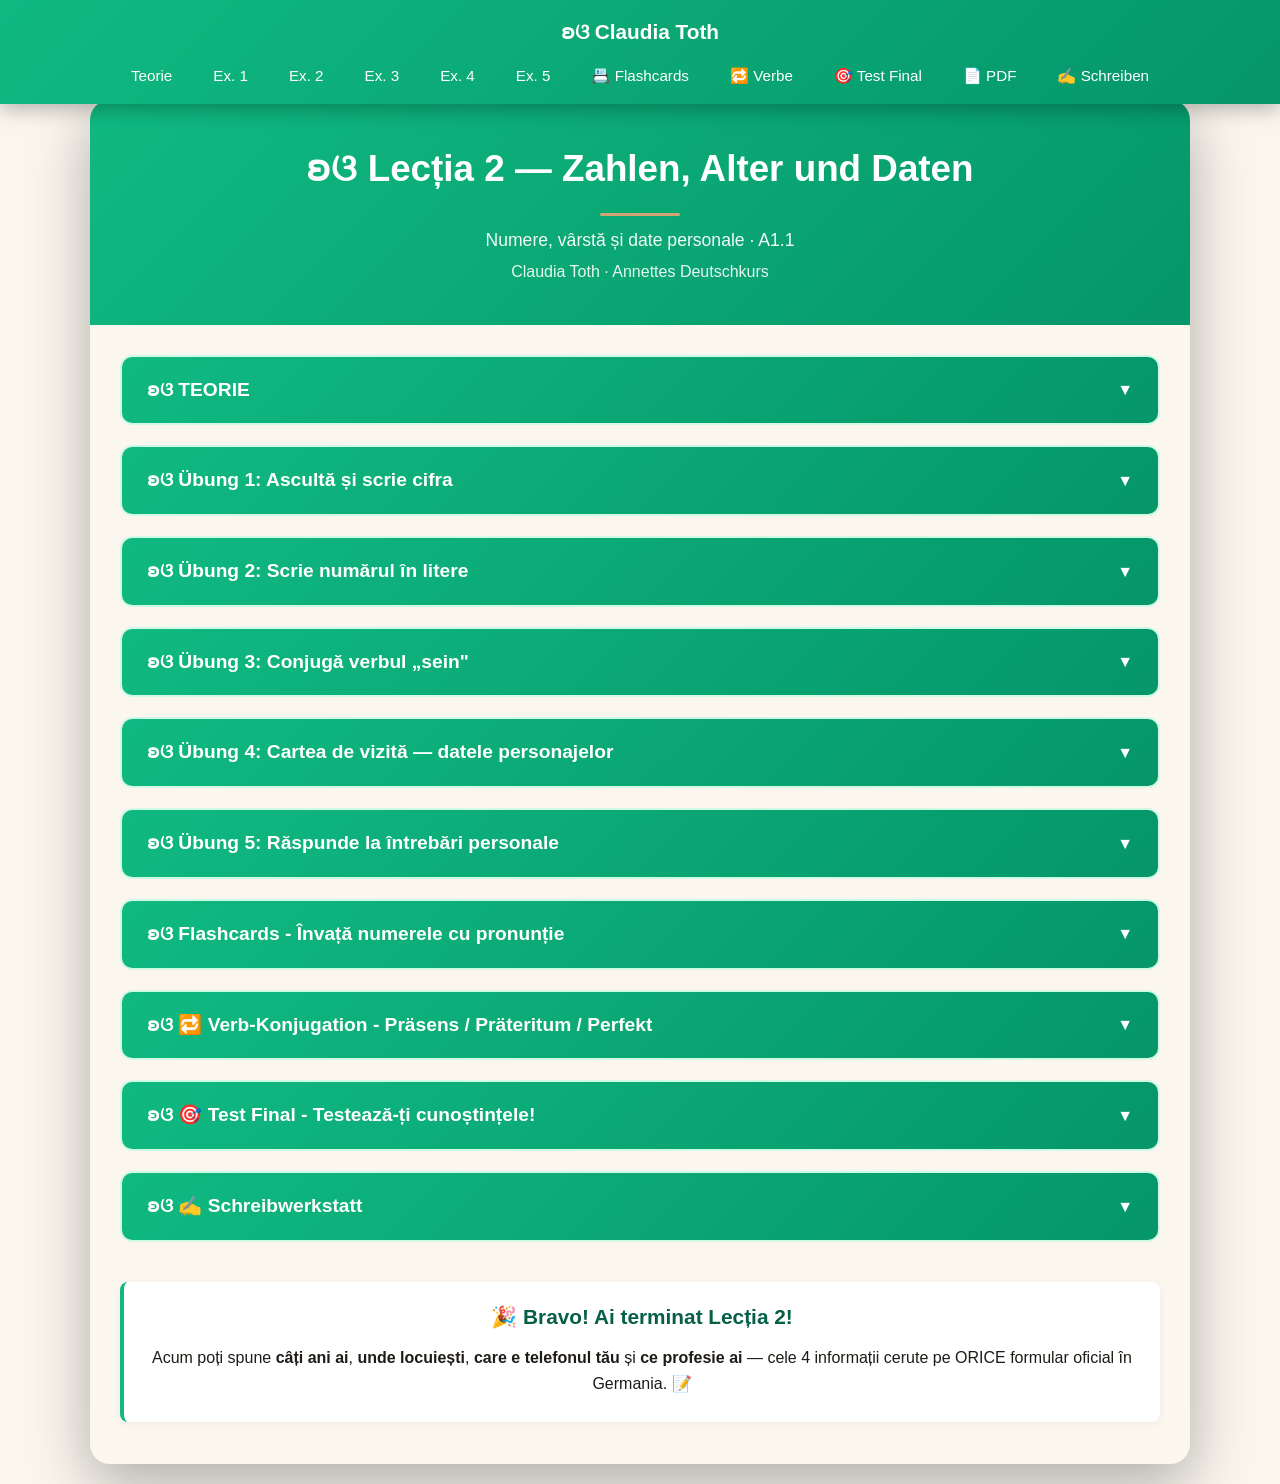
==== commit 305c855a: "Rebrand v2 culori: crem + auriu + emerald (mustar v1 eliminat) + PDF regenerat Co-Authored-By: Claud" ====
--- a/index.html
+++ b/index.html
@@ -163,7 +163,7 @@
                         <h4 style="color:#065f46;">✍️ Tema ta de scriere</h4>
                         <p>Scrie <strong>4–5 propoziții</strong> despre tine, cu numerele învățate: vârsta, orașul, numărul de telefon și profesia.</p>
                     </div>
-                    <div class="theory-box" style="background:#f0fdf4;">
+                    <div class="theory-box" style="background:#FBF7EF;">
                         <h4>💡 Întrebări care te ajută să începi</h4>
                         <ul style="margin:6px 0 0 18px; line-height:1.8;">
                             <li><strong>Wie alt bist du?</strong> (Câți ani ai?)</li>
@@ -172,15 +172,15 @@
                             <li><strong>Was bist du von Beruf?</strong> (Ce profesie ai?)</li>
                         </ul>
                     </div>
-                    <div class="theory-box" style="background:#fffbeb; border-left:4px solid #f59e0b;">
+                    <div class="theory-box" style="background:#F5F0E8; border-left:4px solid #D4A574;">
                         <h4>📝 Un model, ca să-ți fie mai ușor</h4>
                         <p style="color:#065f46;"><em>Ich heiße Andrei. Ich bin 32 Jahre alt. Ich wohne in Hamburg. Meine Telefonnummer ist 0721 33 44 55. Ich bin Kellner von Beruf.</em></p>
-                        <p style="color:#6b7280; font-style:italic;">(Mă numesc Andrei. Am 32 de ani. Locuiesc în Hamburg. Numărul meu de telefon este 0721 33 44 55. Sunt chelner de meserie.)</p>
+                        <p style="color:#5A5147; font-style:italic;">(Mă numesc Andrei. Am 32 de ani. Locuiesc în Hamburg. Numărul meu de telefon este 0721 33 44 55. Sunt chelner de meserie.)</p>
                     </div>
                     <div style="text-align:center; margin-top:22px;">
                         <p style="color:#047857; margin-bottom:14px; font-size:1rem;">Când ești gata, trimite-mi textul tău. Îl citesc personal și îți răspund pe email cu corectările. 🦋</p>
                         <a href="https://forms.gle/uGfBfAHZFvBqDtt69" target="_blank" rel="noopener noreferrer" style="display:inline-block; background:#10B981; color:white; padding:14px 32px; border-radius:10px; text-decoration:none; font-weight:bold; font-size:1.05rem; box-shadow:0 2px 6px rgba(16,185,129,0.3);">✍️ Trimite textul Claudiei →</a>
-                        <p style="color:#6b7280; font-size:0.78rem; margin-top:12px; font-style:italic;">ʚଓ Nu uita să-ți treci adresa de email în formular</p>
+                        <p style="color:#5A5147; font-size:0.78rem; margin-top:12px; font-style:italic;">ʚଓ Nu uita să-ți treci adresa de email în formular</p>
                     </div>
                 </div>
             </div>
--- a/styles.css
+++ b/styles.css
@@ -11,12 +11,12 @@
 
 body {
     font-family: 'Segoe UI', Tahoma, Geneva, Verdana, sans-serif;
-    background: linear-gradient(135deg, #10b981 0%, #059669 100%);
+    background: #FAF6EE;
     line-height: 1.6;
     padding: 0;
     padding-top: 80px;
     min-height: 100vh;
-    color: #374151;
+    color: #1F1B16;
 }
 
 /* ============================================
@@ -75,7 +75,7 @@
 .container {
     max-width: 1100px;
     margin: 20px auto;
-    background: white;
+    background: #FBF7EF;
     border-radius: 20px;
     box-shadow: 0 20px 60px rgba(0,0,0,0.3);
     overflow: hidden;
@@ -150,7 +150,7 @@
 .section-content {
     display: none;
     padding: 25px;
-    background: #f0fdf4;
+    background: #FBF7EF;
 }
 
 .section-content.active {
@@ -236,7 +236,7 @@
     gap: 12px;
     margin-bottom: 18px;
     padding: 10px 14px;
-    background: #f0fdf4;
+    background: #FBF7EF;
     border-left: 4px solid #10b981;
     border-radius: 6px;
 }
@@ -313,7 +313,7 @@
 }
 
 .example-box .ro {
-    color: #6b7280;
+    color: #5A5147;
     font-size: 0.95rem;
     margin-top: 4px;
 }
@@ -347,7 +347,7 @@
 }
 
 .theory-table tr:nth-child(even) {
-    background: #f0fdf4;
+    background: #FBF7EF;
 }
 
 .theory-table .verb {
@@ -361,7 +361,7 @@
 }
 
 .theory-table .ro-text {
-    color: #6b7280;
+    color: #5A5147;
     font-style: italic;
     font-size: 0.95rem;
 }
@@ -398,7 +398,7 @@
 }
 
 .grammar-table tr:last-child td { border-bottom: none; }
-.grammar-table tr:nth-child(even) { background: #f0fdf4; }
+.grammar-table tr:nth-child(even) { background: #FBF7EF; }
 
 .grammar-table td:first-child {
     white-space: nowrap;
@@ -415,12 +415,12 @@
    EXERCIȚII
    ============================================ */
 .exercise-instruction {
-    background: #fffbeb;
-    border-left: 4px solid #f59e0b;
+    background: #F5F0E8;
+    border-left: 4px solid #D4A574;
     padding: 12px 18px;
     margin-bottom: 18px;
     border-radius: 8px;
-    color: #78350f;
+    color: #5A5147;
 }
 
 .exercise-item {
@@ -458,7 +458,7 @@
 }
 
 .input-group label {
-    color: #374151;
+    color: #1F1B16;
     font-size: 1rem;
     line-height: 1.5;
 }
@@ -508,7 +508,7 @@
 }
 
 .mc-option:hover {
-    background: #f0fdf4;
+    background: #FBF7EF;
 }
 
 .mc-option input[type="radio"] {
@@ -590,12 +590,12 @@
 }
 
 .btn-reset {
-    background: #6b7280;
+    background: #5A5147;
     color: white;
 }
 
 .btn-reset:hover {
-    background: #4b5563;
+    background: #433d35;
     transform: translateY(-2px);
     box-shadow: 0 8px 20px rgba(107, 114, 128, 0.4);
 }
@@ -672,7 +672,7 @@
 
 .flashcard .ro {
     font-size: 1.2rem;
-    color: #6b7280;
+    color: #5A5147;
     font-style: italic;
     display: none;
 }
@@ -687,7 +687,7 @@
     bottom: 12px;
     left: 0;
     right: 0;
-    color: #9ca3af;
+    color: #8a8175;
     font-size: 0.85rem;
 }
 
@@ -821,8 +821,8 @@
         -webkit-overflow-scrolling: touch;
         max-width: 100%;
         scrollbar-width: thin;
-        scrollbar-color: #f59e0b #fef3c7;
-        background-image: linear-gradient(to right, transparent calc(100% - 32px), rgba(245, 158, 11, 0.28) 100%);
+        scrollbar-color: #D4A574 #F5F0E8;
+        background-image: linear-gradient(to right, transparent calc(100% - 32px), rgba(212, 165, 116, 0.28) 100%);
         background-attachment: local;
         background-repeat: no-repeat;
     }
@@ -833,12 +833,12 @@
     }
     .theory-table::-webkit-scrollbar-track,
     .grammar-table::-webkit-scrollbar-track {
-        background: #fef3c7;
+        background: #F5F0E8;
         border-radius: 3px;
     }
     .theory-table::-webkit-scrollbar-thumb,
     .grammar-table::-webkit-scrollbar-thumb {
-        background: #f59e0b;
+        background: #D4A574;
         border-radius: 3px;
     }
 
@@ -846,15 +846,15 @@
     .grammar-table::before {
         content: '👈 Glisează lateral pentru toate coloanele 👉';
         display: block;
-        background: #fef3c7;
-        color: #92400e;
+        background: #F5F0E8;
+        color: #5A5147;
         padding: 6px 10px;
         font-size: 0.72rem;
         text-align: center;
         font-style: italic;
         border-radius: 6px 6px 0 0;
         white-space: nowrap;
-        border-bottom: 1px solid #f59e0b;
+        border-bottom: 1px solid #D4A574;
         position: sticky;
         left: 0;
     }
@@ -873,14 +873,14 @@
    ============================================ */
 .ro-translation {
     display: inline-block;
-    color: #6b7280;
+    color: #5A5147;
     font-style: italic;
     font-size: 0.88rem;
     font-weight: normal;
     line-height: 1.4;
     margin-top: 4px;
     padding-left: 8px;
-    border-left: 2px solid #fcd34d;
+    border-left: 2px solid #D4A574;
 }
 
 /* ============================================
@@ -903,7 +903,7 @@
 }
 
 .test-intro p {
-    color: #374151;
+    color: #1F1B16;
     margin-bottom: 15px;
 }
 
@@ -917,7 +917,7 @@
 
 .test-info-list li {
     padding: 8px 0;
-    color: #374151;
+    color: #1F1B16;
 }
 
 .btn-large {
@@ -966,7 +966,7 @@
 
 /* Întrebarea curentă */
 .test-question {
-    background: #f0fdf4;
+    background: #FBF7EF;
     padding: 25px;
     border-radius: 10px;
     margin-bottom: 20px;
@@ -982,35 +982,35 @@
 
 .test-question-content {
     font-size: 1.15rem;
-    color: #374151;
+    color: #1F1B16;
     line-height: 1.8;
     margin-bottom: 12px;
 }
 
 .test-blank {
-    background: #fef3c7;
+    background: #F5F0E8;
     padding: 4px 16px;
     border-radius: 6px;
-    border: 2px dashed #f59e0b;
-    color: #78350f;
+    border: 2px dashed #D4A574;
+    color: #5A5147;
     font-weight: bold;
     margin-right: 8px;
 }
 
 .test-translation {
     display: block;
-    color: #6b7280;
+    color: #5A5147;
     font-style: italic;
     margin: 10px 0;
     font-size: 0.95rem;
 }
 
 .test-ro-text {
-    background: #fff7ed;
+    background: #F5F0E8;
     padding: 15px;
     border-radius: 8px;
-    border-left: 4px solid #f59e0b;
-    color: #78350f;
+    border-left: 4px solid #D4A574;
+    color: #5A5147;
     font-weight: 500;
 }
 
@@ -1047,7 +1047,7 @@
 
 .test-mc .mc-option:hover {
     border-color: #10b981;
-    background: #f0fdf4;
+    background: #FBF7EF;
 }
 
 /* Controale wizard */
@@ -1060,12 +1060,12 @@
 }
 
 .btn-secondary {
-    background: #6b7280;
+    background: #5A5147;
     color: white;
 }
 
 .btn-secondary:hover {
-    background: #4b5563;
+    background: #433d35;
     transform: translateY(-2px);
     box-shadow: 0 4px 12px rgba(107, 114, 128, 0.4);
 }
@@ -1079,13 +1079,13 @@
 
 /* Buton ÎNAPOI LA TEORIE */
 .btn-back {
-    background: linear-gradient(135deg, #6366f1 0%, #4f46e5 100%);
+    background: linear-gradient(135deg, #5A5147 0%, #433d35 100%);
     color: white;
 }
 
 .btn-back:hover {
     transform: translateY(-2px);
-    box-shadow: 0 8px 20px rgba(99, 102, 241, 0.4);
+    box-shadow: 0 8px 20px rgba(90, 81, 71, 0.4);
 }
 
 .test-back-top {
@@ -1162,7 +1162,7 @@
 
 /* Stats categorii */
 .test-stats {
-    background: #f0fdf4;
+    background: #FBF7EF;
     padding: 20px;
     border-radius: 10px;
     margin-bottom: 20px;
@@ -1182,7 +1182,7 @@
 .test-stats li {
     padding: 8px 0;
     border-bottom: 1px solid #d1fae5;
-    color: #374151;
+    color: #1F1B16;
 }
 
 .test-stats li:last-child {
@@ -1304,7 +1304,7 @@
 }
 .cast-card .detail {
     font-size: 0.65rem;
-    color: #6b7280;
+    color: #5A5147;
     line-height: 1.2;
     margin-top: 2px;
 }
@@ -1348,12 +1348,12 @@
 }
 .dialog-text {
     font-size: 0.95rem;
-    color: #1f2937;
+    color: #1F1B16;
     line-height: 1.5;
 }
 .dialog-text .translation {
     display: block;
-    color: #6b7280;
+    color: #5A5147;
     font-style: italic;
     font-size: 0.82rem;
     margin-top: 3px;
@@ -1361,8 +1361,8 @@
 
 /* Note from Andreea (co-narator) */
 .andreea-note {
-    background: #fffbeb;
-    border-left: 4px solid #f59e0b;
+    background: #F5F0E8;
+    border-left: 4px solid #D4A574;
     border-radius: 0 8px 8px 0;
     padding: 12px 16px;
     margin: 14px 0;
@@ -1381,7 +1381,7 @@
 }
 .andreea-note-content .speaker {
     font-weight: 700;
-    color: #92400e;
+    color: #5A5147;
     font-size: 0.85rem;
     margin-bottom: 4px;
 }
@@ -1389,7 +1389,7 @@
     content: "💚 ";
 }
 .andreea-note-content .text {
-    color: #78350f;
+    color: #5A5147;
     font-size: 0.92rem;
     font-style: italic;
     line-height: 1.55;
@@ -1440,4 +1440,16 @@
         overflow-x: auto !important;
         -webkit-overflow-scrolling: touch !important;
     }
-}+}
+
+/* ===== BRAND v2 — linie aurie 80x3px sub h1 (rebrand iunie 2026) ===== */
+.header h1 { position: relative; }
+.header h1::after {
+    content: "";
+    display: block;
+    width: 80px;
+    height: 3px;
+    background: #D4A574;
+    margin: 14px auto 0;
+    border-radius: 2px;
+}
